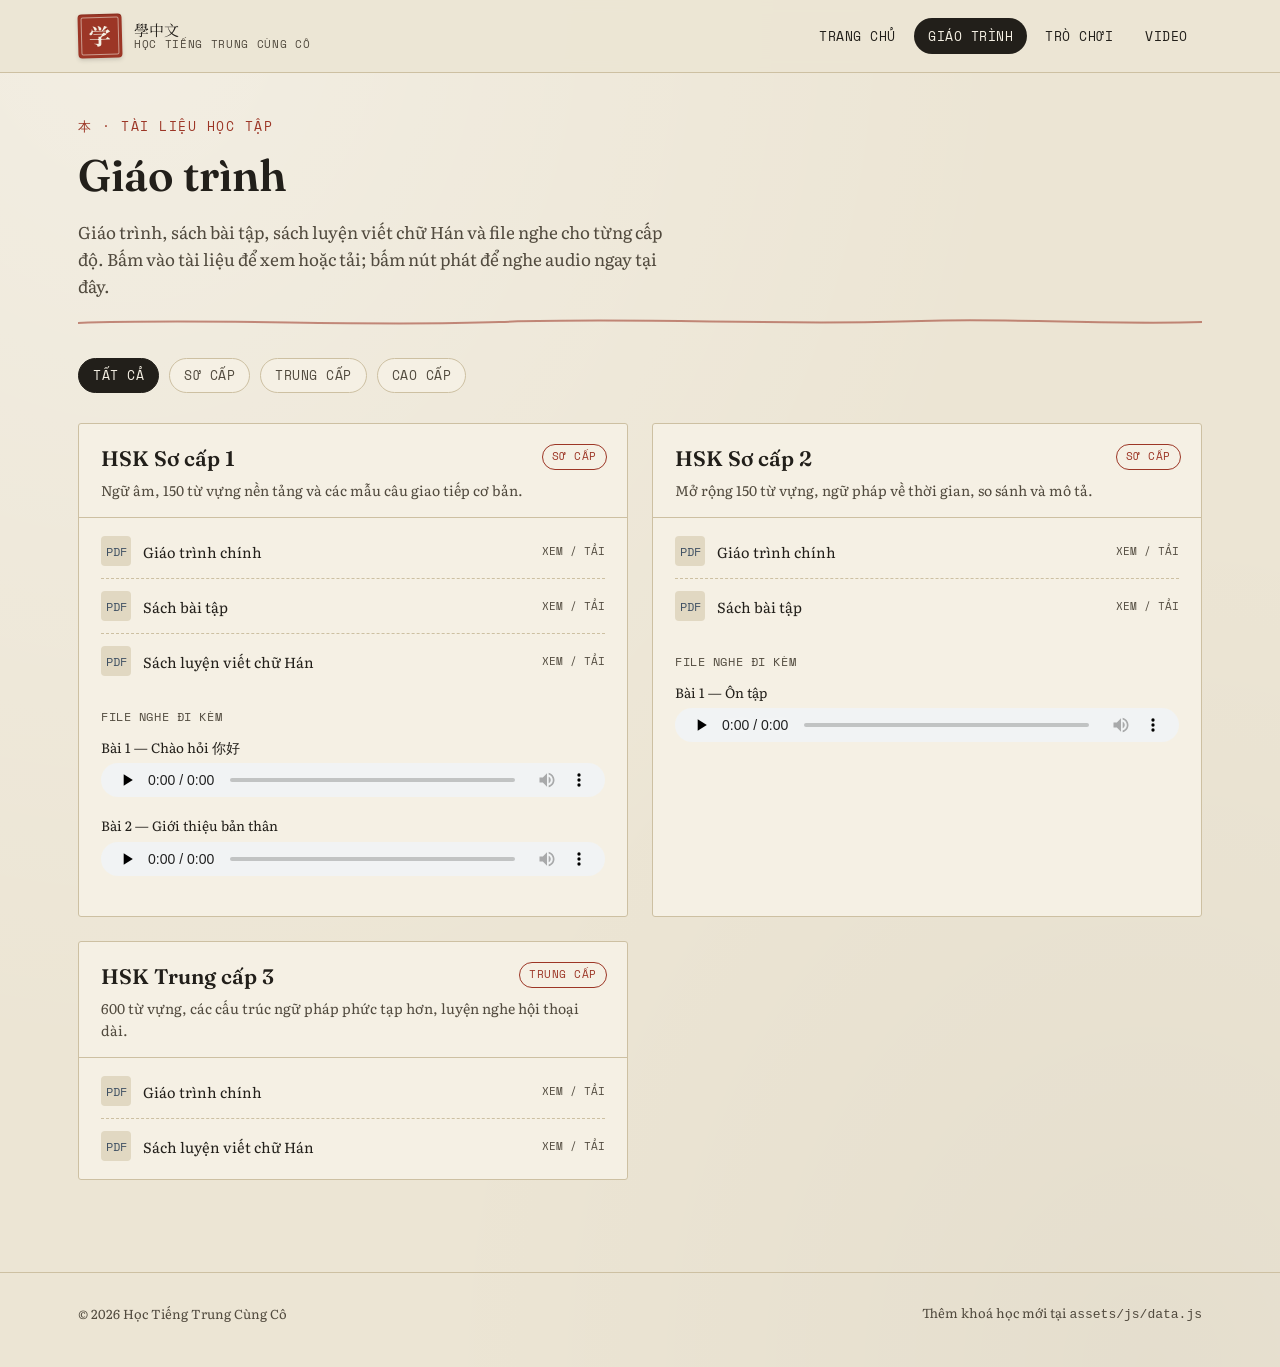
==== giao-trinh.html @ 9d3aa224 "Add files via upload" ====
<!DOCTYPE html>
<html lang="vi">
<head>
<meta charset="UTF-8">
<meta name="viewport" content="width=device-width, initial-scale=1.0">
<title>Giáo trình · 學中文</title>
<link rel="stylesheet" href="assets/css/style.css">
</head>
<body>

<header class="site-header">
  <div class="wrap">
    <a class="brand" href="index.html">
      <span class="seal-mark hanzi">学</span>
      <span class="brand-text"><span class="cn">學中文</span><span class="vn">Học tiếng Trung cùng Cô</span></span>
    </a>
    <button class="nav-toggle" aria-label="Mở menu">☰</button>
    <nav class="main-nav">
      <a href="index.html">Trang chủ</a>
      <a href="giao-trinh.html" class="active">Giáo trình</a>
      <a href="tro-choi.html">Trò chơi</a>
      <a href="video.html">Video</a>
    </nav>
  </div>
</header>

<main>
  <section class="page-head">
    <div class="wrap">
      <p class="eyebrow">本 · Tài liệu học tập</p>
      <h1>Giáo trình</h1>
      <p class="lede">Giáo trình, sách bài tập, sách luyện viết chữ Hán và file nghe cho từng cấp độ. Bấm vào tài liệu để xem hoặc tải; bấm nút phát để nghe audio ngay tại đây.</p>
      <div class="brush-rule"></div>
    </div>
  </section>

  <section style="padding-top:0">
    <div class="wrap">
      <div class="filter-row">
        <button class="chip active" data-filter="all">Tất cả</button>
        <button class="chip" data-filter="Sơ cấp">Sơ cấp</button>
        <button class="chip" data-filter="Trung cấp">Trung cấp</button>
        <button class="chip" data-filter="Cao cấp">Cao cấp</button>
      </div>
      <div class="course-grid" id="course-grid"></div>
    </div>
  </section>
</main>

<footer class="site-footer">
  <div class="wrap">
    <p>© <span id="year"></span> Học Tiếng Trung Cùng Cô</p>
    <p>Thêm khoá học mới tại <code>assets/js/data.js</code></p>
  </div>
</footer>

<script src="assets/js/data.js"></script>
<script src="assets/js/main.js"></script>
<script>document.getElementById("year").textContent = new Date().getFullYear();</script>
</body>
</html>
---- assets/css/style.css ----
/* ==========================================================================
   HỌC TIẾNG TRUNG CÙNG CÔ — Design tokens & core styles
   Palette: giấy dó ấm (paper), mực đen (ink), son triện (seal-red), lam chàm (indigo)
   ========================================================================== */

@import url('https://fonts.googleapis.com/css2?family=Fraunces:ital,opsz,wght@0,9..144,400;0,9..144,600;0,9..144,700;1,9..144,500&family=Literata:ital,wght@0,400;0,500;0,600;1,400&family=Noto+Serif+SC:wght@500;700&family=Space+Mono:wght@400;700&display=swap');

:root{
  /* --- color --- */
  --paper:        #ECE5D4;
  --paper-deep:   #E1D8C2;
  --ink:          #221F1A;
  --ink-soft:     #514A3E;
  --seal:         #9C3626;
  --seal-deep:    #7C2A1D;
  --indigo:       #3F5063;
  --gold:         #AD8A4E;
  --line:         #CDC0A2;
  --paper-card:   #F5F0E4;

  /* --- type --- */
  --font-display: 'Fraunces', serif;
  --font-hanzi:   'Noto Serif SC', serif;
  --font-body:    'Literata', serif;
  --font-mono:    'Space Mono', monospace;

  /* --- layout --- */
  --maxw: 1180px;
  --radius: 3px;
}

*, *::before, *::after{ box-sizing: border-box; }

@media (prefers-reduced-motion: reduce){
  *{ animation-duration: 0.001ms !important; animation-iteration-count: 1 !important; transition-duration: 0.001ms !important; }
}

html{ scroll-behavior: smooth; }

body{
  margin:0;
  background: var(--paper);
  background-image:
    radial-gradient(ellipse at 10% 0%, rgba(255,255,255,0.35), transparent 55%),
    radial-gradient(ellipse at 90% 100%, rgba(0,0,0,0.03), transparent 45%);
  color: var(--ink);
  font-family: var(--font-body);
  font-size: 17px;
  line-height: 1.6;
  -webkit-font-smoothing: antialiased;
}

a{ color: var(--seal); text-decoration: none; }
a:hover{ text-decoration: underline; }
a:focus-visible, button:focus-visible, [tabindex]:focus-visible{
  outline: 2px solid var(--indigo);
  outline-offset: 3px;
}

img{ max-width:100%; display:block; }

h1,h2,h3,h4{
  font-family: var(--font-display);
  color: var(--ink);
  margin: 0 0 .4em;
  line-height: 1.15;
  font-weight: 600;
}

.hanzi{ font-family: var(--font-hanzi); font-weight: 700; }

p{ margin: 0 0 1em; color: var(--ink-soft); }

.eyebrow{
  font-family: var(--font-mono);
  font-size: 12.5px;
  letter-spacing: .12em;
  text-transform: uppercase;
  color: var(--seal);
}

.wrap{
  max-width: var(--maxw);
  margin: 0 auto;
  padding: 0 28px;
}

/* --- brush divider (signature motif) --- */
.brush-rule{
  width: 100%;
  height: 14px;
  margin: 8px 0 0;
  display:block;
}
.brush-rule svg{ width:100%; height:100%; display:block; }

/* ==========================================================================
   Header / nav
   ========================================================================== */
.site-header{
  position: sticky; top:0; z-index: 40;
  background: rgba(236,229,212,0.92);
  backdrop-filter: blur(6px);
  border-bottom: 1px solid var(--line);
}
.site-header .wrap{
  display:flex; align-items:center; justify-content:space-between;
  padding-top: 14px; padding-bottom: 14px;
}
.brand{ display:flex; align-items:center; gap:12px; }
.brand:hover{ text-decoration:none; }
.seal-mark{
  width: 44px; height: 44px; flex:none;
  background: var(--seal);
  color: var(--paper-card);
  border-radius: 4px;
  display:flex; align-items:center; justify-content:center;
  font-family: var(--font-hanzi);
  font-size: 22px; font-weight: 700;
  box-shadow: 0 1px 0 rgba(0,0,0,0.15) inset, 0 2px 4px rgba(0,0,0,0.15);
  transform: rotate(-1.5deg);
  position: relative;
}
.seal-mark::after{
  content:"";
  position:absolute; inset:3px;
  border: 1px solid rgba(245,240,228,0.55);
  border-radius: 2px;
}
.brand-text{ display:flex; flex-direction:column; line-height:1.15; }
.brand-text .cn{ font-family: var(--font-hanzi); font-size: 15px; color: var(--ink); }
.brand-text .vn{ font-family: var(--font-mono); font-size: 11px; letter-spacing:.06em; color: var(--ink-soft); text-transform:uppercase; }

.main-nav{ display:flex; gap: 4px; align-items:center; }
.main-nav a{
  color: var(--ink);
  font-family: var(--font-mono);
  font-size: 13px;
  letter-spacing: .04em;
  text-transform: uppercase;
  padding: 8px 14px;
  border-radius: 999px;
  transition: background .15s ease, color .15s ease;
}
.main-nav a:hover{ background: var(--paper-deep); text-decoration:none; }
.main-nav a.active{ background: var(--ink); color: var(--paper-card); }

.nav-toggle{
  display:none;
  background:none; border:1px solid var(--line); border-radius: 6px;
  padding: 8px 10px; cursor:pointer; color:var(--ink);
}

@media (max-width: 860px){
  .nav-toggle{ display:block; }
  .main-nav{
    position:absolute; top: 100%; left:0; right:0;
    background: var(--paper-card);
    border-bottom: 1px solid var(--line);
    flex-direction:column; align-items:stretch;
    padding: 8px 20px 18px;
    display:none;
  }
  .main-nav.open{ display:flex; }
  .main-nav a{ padding: 12px 10px; }
}

/* ==========================================================================
   Hero
   ========================================================================== */
.hero{
  padding: 64px 0 40px;
  position: relative;
  overflow:hidden;
}
.hero-grid{
  display:grid;
  grid-template-columns: 1.15fr .85fr;
  gap: 48px;
  align-items:center;
}
@media (max-width: 860px){ .hero-grid{ grid-template-columns: 1fr; } }

.hero h1{
  font-size: clamp(34px, 5vw, 54px);
  margin-bottom: .3em;
}
.hero .lede{
  font-size: 18px;
  max-width: 46ch;
}
.hero-cta{ display:flex; gap:14px; margin-top: 22px; flex-wrap:wrap; }

.btn{
  display:inline-flex; align-items:center; gap:8px;
  font-family: var(--font-mono);
  font-size: 13px; letter-spacing:.04em; text-transform:uppercase;
  padding: 12px 20px;
  border-radius: 2px;
  border: 1px solid var(--ink);
  cursor:pointer;
  transition: transform .15s ease, box-shadow .15s ease;
}
.btn:hover{ text-decoration:none; transform: translateY(-1px); }
.btn-primary{ background: var(--seal); color: var(--paper-card); border-color: var(--seal); }
.btn-primary:hover{ background: var(--seal-deep); }
.btn-ghost{ background: transparent; color: var(--ink); }
.btn-ghost:hover{ background: var(--paper-deep); }

.hero-panel{
  background: var(--paper-card);
  border: 1px solid var(--line);
  border-radius: var(--radius);
  padding: 26px;
  position: relative;
}
.hero-panel::before{
  content:"教";
  position:absolute; top:-18px; right:16px;
  font-family: var(--font-hanzi);
  font-size: 90px; color: var(--seal);
  opacity: .08;
  pointer-events:none;
}
.hero-stat{ display:flex; justify-content:space-between; padding: 10px 0; border-bottom: 1px dashed var(--line); }
.hero-stat:last-child{ border-bottom:none; }
.hero-stat b{ font-family: var(--font-display); font-size: 22px; }
.hero-stat span{ font-family: var(--font-mono); font-size: 11.5px; text-transform:uppercase; letter-spacing:.05em; color: var(--ink-soft); }

/* ==========================================================================
   Sections shared
   ========================================================================== */
section{ padding: 52px 0; }
.section-head{ display:flex; align-items:flex-end; justify-content:space-between; gap: 20px; margin-bottom: 28px; flex-wrap:wrap; }
.section-head h2{ font-size: clamp(26px, 3.4vw, 34px); }

.pillar-grid{
  display:grid;
  grid-template-columns: repeat(3, 1fr);
  gap: 22px;
}
@media (max-width: 860px){ .pillar-grid{ grid-template-columns: 1fr; } }

.pillar-card{
  background: var(--paper-card);
  border: 1px solid var(--line);
  padding: 26px 24px 24px;
  border-radius: var(--radius);
  transition: transform .15s ease, box-shadow .15s ease, border-color .15s ease;
  display:flex; flex-direction:column; gap:10px;
}
.pillar-card:hover{ transform: translateY(-3px); box-shadow: 0 10px 24px rgba(34,31,26,0.1); border-color: var(--seal); text-decoration:none; }
.pillar-num{ font-family: var(--font-hanzi); font-size: 30px; color: var(--seal); }
.pillar-card h3{ font-size: 22px; margin-bottom:2px; }
.pillar-card p{ font-size: 14.5px; margin-bottom: 0; }

/* ==========================================================================
   Footer
   ========================================================================== */
.site-footer{
  border-top: 1px solid var(--line);
  padding: 30px 0 42px;
  margin-top: 40px;
}
.site-footer .wrap{
  display:flex; justify-content:space-between; align-items:center; flex-wrap:wrap; gap:12px;
}
.site-footer p{ margin:0; font-size: 13px; color: var(--ink-soft); }

/* ==========================================================================
   Page header (inner pages)
   ========================================================================== */
.page-head{ padding: 44px 0 28px; }
.page-head h1{ font-size: clamp(30px, 4.4vw, 44px); }
.page-head .lede{ max-width: 60ch; }

/* ==========================================================================
   Giáo trình (curriculum)
   ========================================================================== */
.filter-row{ display:flex; gap:10px; flex-wrap:wrap; margin-bottom: 30px; }
.chip{
  font-family: var(--font-mono); font-size: 12.5px; text-transform:uppercase; letter-spacing:.04em;
  border: 1px solid var(--line); background: var(--paper-card); color: var(--ink-soft);
  padding: 7px 14px; border-radius: 999px; cursor:pointer;
}
.chip.active{ background: var(--ink); color: var(--paper-card); border-color: var(--ink); }

.course-grid{ display:grid; grid-template-columns: repeat(2, 1fr); gap: 24px; }
@media (max-width: 780px){ .course-grid{ grid-template-columns: 1fr; } }

.course-card{
  background: var(--paper-card);
  border: 1px solid var(--line);
  border-radius: var(--radius);
  overflow:hidden;
}
.course-top{ padding: 22px 22px 16px; border-bottom: 1px solid var(--line); position:relative; }
.course-level{
  position:absolute; top:20px; right:20px;
  font-family: var(--font-mono); font-size: 11px; letter-spacing:.05em; text-transform:uppercase;
  color: var(--seal); border:1px solid var(--seal); padding: 3px 9px; border-radius: 999px;
}
.course-top h3{ font-size: 21px; padding-right: 90px; }
.course-top p{ font-size: 14px; margin-bottom:0; }

.material-list{ list-style:none; margin:0; padding: 6px 22px; }
.material-list li{ border-bottom: 1px dashed var(--line); }
.material-list li:last-child{ border-bottom:none; }
.material-link{
  display:flex; align-items:center; gap:12px; padding: 12px 0;
  color: var(--ink); font-size: 14.5px;
}
.material-link:hover{ color: var(--seal); text-decoration:none; }
.material-icon{
  width: 30px; height:30px; flex:none; border-radius:4px;
  background: var(--paper-deep); display:flex; align-items:center; justify-content:center;
  font-family: var(--font-mono); font-size: 12px; color: var(--indigo);
}
.material-link .fname{ flex:1; }
.material-link .ftag{ font-family: var(--font-mono); font-size: 10.5px; color: var(--ink-soft); text-transform:uppercase; }

.audio-block{ padding: 14px 22px 22px; }
.audio-block .audio-title{ font-family: var(--font-mono); font-size: 11.5px; text-transform:uppercase; letter-spacing:.05em; color:var(--ink-soft); margin-bottom:10px; }
.audio-item{ margin-bottom: 12px; }
.audio-item .audio-name{ font-size: 13.5px; margin-bottom:5px; color: var(--ink); }
.audio-item audio{ width:100%; height:34px; }

.empty-note{
  background: var(--paper-card); border: 1px dashed var(--line); border-radius: var(--radius);
  padding: 18px 20px; font-size: 13.5px; color: var(--ink-soft); font-family: var(--font-mono);
}

/* ==========================================================================
   Trò chơi (games)
   ========================================================================== */
.game-grid{ display:grid; grid-template-columns: repeat(3, 1fr); gap: 22px; }
@media (max-width: 960px){ .game-grid{ grid-template-columns: repeat(2, 1fr); } }
@media (max-width: 620px){ .game-grid{ grid-template-columns: 1fr; } }

.game-card{
  background: var(--paper-card); border: 1px solid var(--line); border-radius: var(--radius);
  overflow:hidden; cursor:pointer; text-align:left; padding:0; font: inherit; color: inherit;
  display:flex; flex-direction:column; width:100%;
  transition: transform .15s ease, box-shadow .15s ease;
}
.game-card:hover{ transform: translateY(-3px); box-shadow: 0 10px 24px rgba(34,31,26,0.1); }
.game-thumb{
  aspect-ratio: 16/10; background: linear-gradient(135deg, var(--indigo), #29323d);
  display:flex; align-items:center; justify-content:center; color: var(--paper-card);
  font-family: var(--font-hanzi); font-size: 44px;
}
.game-body{ padding: 16px 18px 18px; }
.game-body h3{ font-size: 17px; margin-bottom:6px; }
.game-body p{ font-size: 13.5px; margin-bottom:0; }
.game-tag{ display:inline-block; margin-top:10px; font-family: var(--font-mono); font-size: 10.5px; text-transform:uppercase; letter-spacing:.05em; color: var(--seal); }

/* ==========================================================================
   Video
   ========================================================================== */
.topic-tabs{ display:flex; gap:8px; flex-wrap:wrap; margin-bottom: 26px; }
.video-grid{ display:grid; grid-template-columns: repeat(3, 1fr); gap: 20px; }
@media (max-width: 960px){ .video-grid{ grid-template-columns: repeat(2, 1fr); } }
@media (max-width: 620px){ .video-grid{ grid-template-columns: 1fr; } }

.video-card{
  background: var(--paper-card); border: 1px solid var(--line); border-radius: var(--radius);
  overflow:hidden; cursor:pointer; text-align:left; padding:0; font:inherit; color:inherit; width:100%;
  transition: transform .15s ease, box-shadow .15s ease;
}
.video-card:hover{ transform: translateY(-3px); box-shadow: 0 10px 24px rgba(34,31,26,0.1); }
.video-thumb{
  aspect-ratio: 16/9; position:relative; background: #111 center/cover no-repeat;
}
.video-thumb .play{
  position:absolute; inset:0; display:flex; align-items:center; justify-content:center;
}
.video-thumb .play span{
  width:52px; height:52px; border-radius:50%; background: rgba(156,54,38,0.9);
  color:#fff; display:flex; align-items:center; justify-content:center; font-size:18px;
}
.video-platform{
  position:absolute; top:10px; left:10px; background: rgba(34,31,26,0.75); color:#fff;
  font-family: var(--font-mono); font-size: 10px; text-transform:uppercase; letter-spacing:.05em;
  padding: 3px 8px; border-radius: 999px;
}
.video-body{ padding: 14px 16px 16px; }
.video-body h3{ font-size: 15.5px; margin-bottom:0; }

/* modal (video + game player) */
.modal-overlay{
  position:fixed; inset:0; background: rgba(20,18,14,0.82);
  display:none; align-items:center; justify-content:center; z-index: 100; padding: 24px;
}
.modal-overlay.open{ display:flex; }
.modal-box{
  background:#000; width:min(920px, 100%); border-radius: 6px; overflow:hidden; position:relative;
  box-shadow: 0 30px 80px rgba(0,0,0,0.5);
}
.modal-box.game-box{ background: var(--paper-card); }
.modal-frame-wrap{ position:relative; width:100%; aspect-ratio:16/9; background:#000; }
.modal-frame-wrap.game{ aspect-ratio: 4/3; background: var(--paper-card); }
.modal-frame-wrap iframe{ position:absolute; inset:0; width:100%; height:100%; border:0; }
.modal-close{
  position:absolute; top:-42px; right:0; background:none; border:1px solid rgba(245,240,228,0.5);
  color:#F5F0E4; width:34px; height:34px; border-radius:50%; cursor:pointer; font-size:16px;
  display:flex; align-items:center; justify-content:center;
}
.modal-title{ color:#F5F0E4; font-family: var(--font-mono); font-size:12.5px; padding: 10px 4px 0; }

.tiktok-embed-holder{ max-height: 78vh; overflow:auto; background:#111; padding: 20px; display:flex; justify-content:center; }
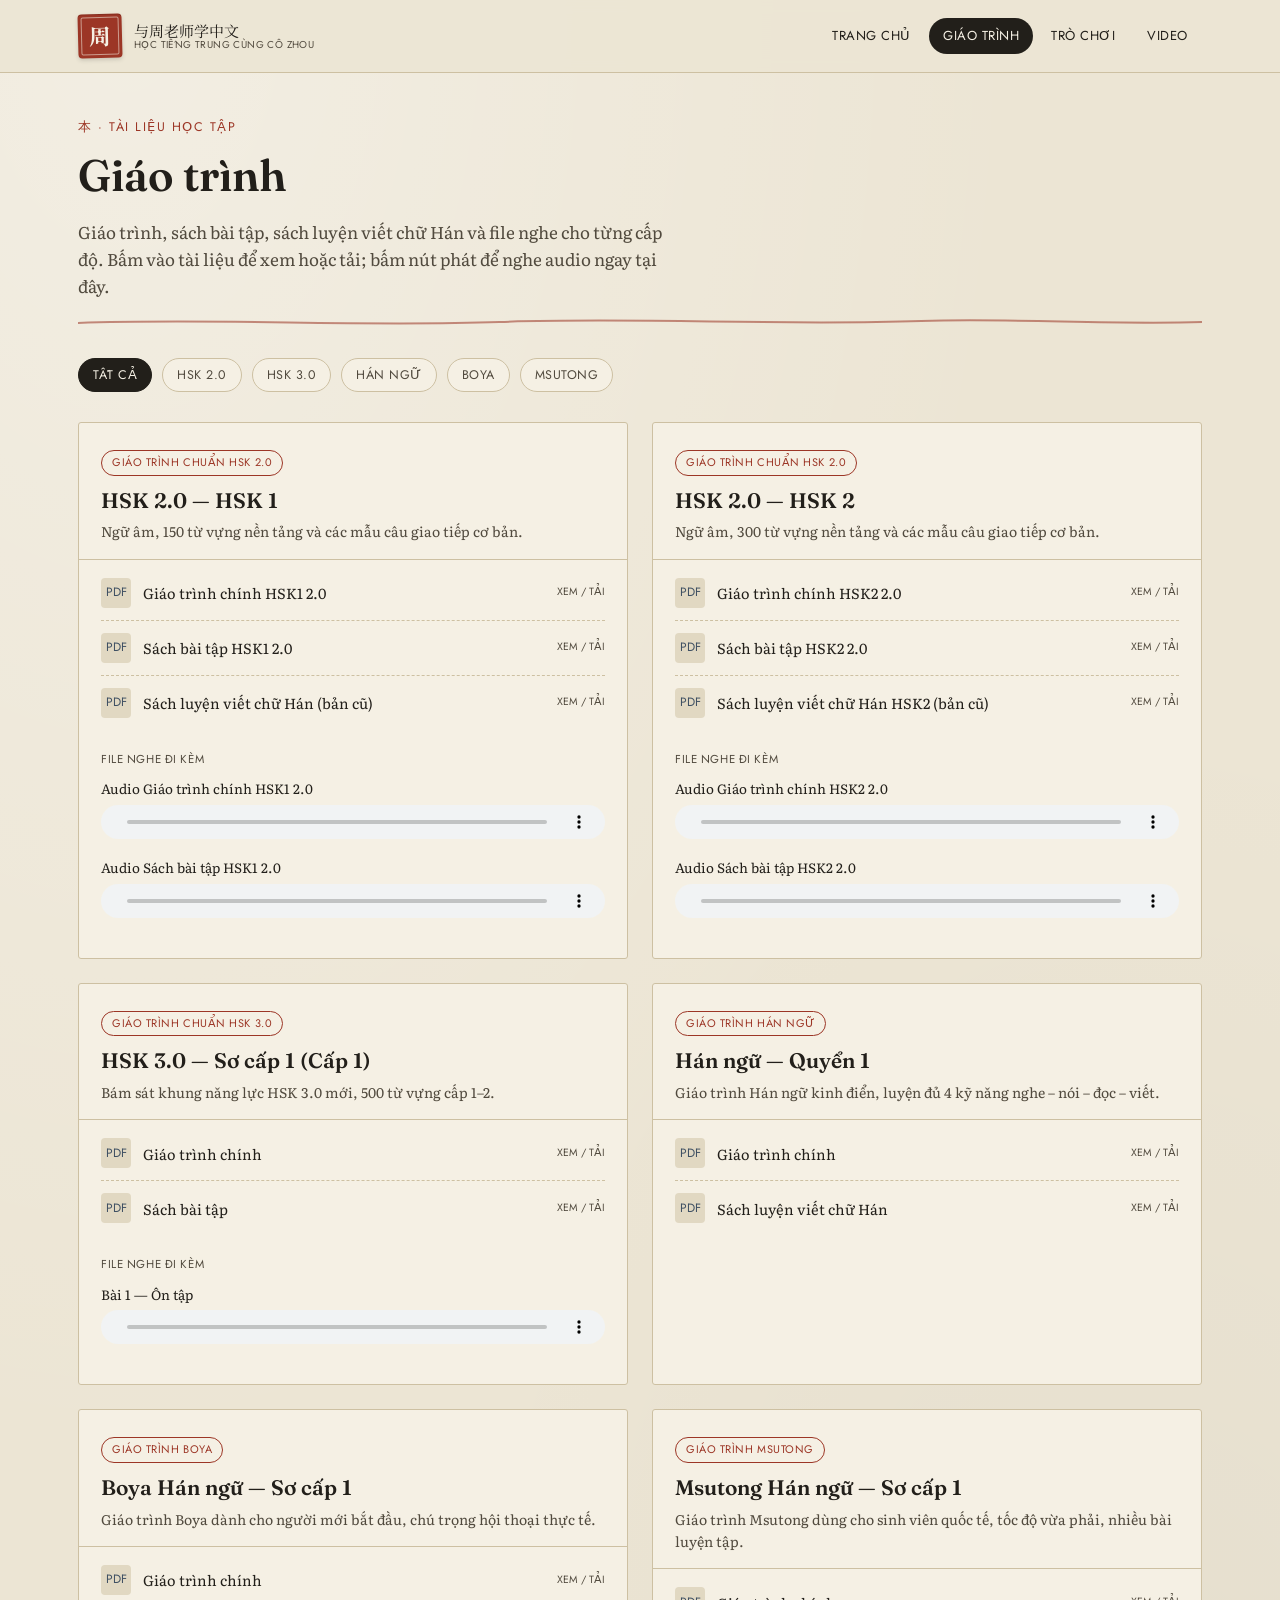
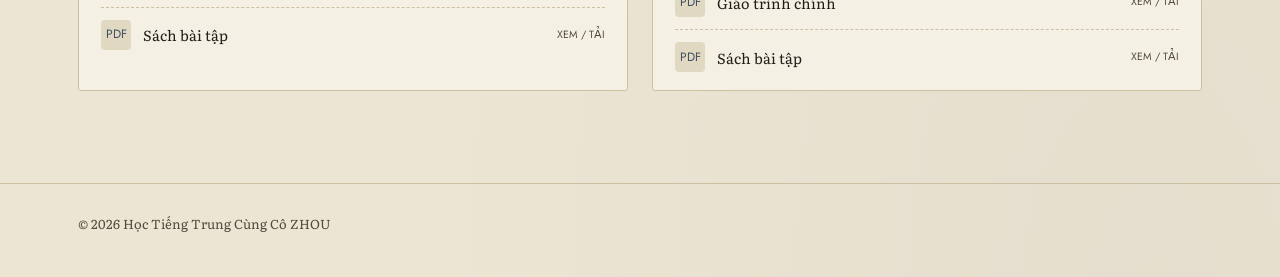
==== commit 051c3574: "Update giao-trinh.html thêm nút lọc cấp 2" ====
--- a/giao-trinh.html
+++ b/giao-trinh.html
@@ -3,7 +3,7 @@
 <head>
 <meta charset="UTF-8">
 <meta name="viewport" content="width=device-width, initial-scale=1.0">
-<title>Giáo trình · 學中文</title>
+<title>Giáo trình · 与周老师学中文</title>
 <link rel="stylesheet" href="assets/css/style.css">
 </head>
 <body>
@@ -11,8 +11,8 @@
 <header class="site-header">
   <div class="wrap">
     <a class="brand" href="index.html">
-      <span class="seal-mark hanzi">学</span>
-      <span class="brand-text"><span class="cn">學中文</span><span class="vn">Học tiếng Trung cùng Cô</span></span>
+      <span class="seal-mark hanzi">周</span>
+      <span class="brand-text"><span class="cn">与周老师学中文</span><span class="vn">HỌC TIẾNG TRUNG CÙNG CÔ ZHOU</span></span>
     </a>
     <button class="nav-toggle" aria-label="Mở menu">☰</button>
     <nav class="main-nav">
@@ -34,23 +34,38 @@
     </div>
   </section>
 
-  <section style="padding-top:0">
-    <div class="wrap">
-      <div class="filter-row">
-        <button class="chip active" data-filter="all">Tất cả</button>
-        <button class="chip" data-filter="Sơ cấp">Sơ cấp</button>
-        <button class="chip" data-filter="Trung cấp">Trung cấp</button>
-        <button class="chip" data-filter="Cao cấp">Cao cấp</button>
-      </div>
-      <div class="course-grid" id="course-grid"></div>
+<section style="padding-top:0">
+  <div class="wrap">
+    <!-- Filter cấp 1 -->
+    <div class="filter-row">
+      <button class="chip active" data-filter="all">Tất cả</button>
+      <button class="chip" data-filter="Giáo trình chuẩn HSK 2.0" data-has-sub="true">HSK 2.0</button>
+      <button class="chip" data-filter="Giáo trình chuẩn HSK 3.0">HSK 3.0</button>
+      <button class="chip" data-filter="Giáo trình Hán ngữ">Hán ngữ</button>
+      <button class="chip" data-filter="Giáo trình Boya">Boya</button>
+      <button class="chip" data-filter="Giáo trình Msutong">Msutong</button>
     </div>
-  </section>
-</main>
+    
+    <!-- 👇 THÊM: Filter cấp 2 (sub-filter) -->
+    <div class="sub-filter-row" id="sub-filter-hsk20" style="display: none; margin-top: 12px;">
+      <button class="chip sub-chip" data-filter="Giáo trình chuẩn HSK1 2.0">HSK 1</button>
+      <button class="chip sub-chip" data-filter="Giáo trình chuẩn HSK2 2.0">HSK 2</button>
+      <button class="chip sub-chip" data-filter="Giáo trình chuẩn HSK3 2.0">HSK 3</button>
+      <button class="chip sub-chip" data-filter="Giáo trình chuẩn HSK4 hạ 2.0">HSK 4 Hạ</button>
+      <button class="chip sub-chip" data-filter="Giáo trình chuẩn HSK4 thượng 2.0">HSK 4 Thượng</button>
+      <button class="chip sub-chip" data-filter="Giáo trình chuẩn HSK5 hạ 2.0">HSK 5 Hạ</button>
+      <button class="chip sub-chip" data-filter="Giáo trình chuẩn HSK5 thượng 2.0">HSK 5 Thượng</button>
+      <button class="chip sub-chip" data-filter="Giáo trình chuẩn HSK6 hạ 2.0">HSK 6 Hạ</button>
+      <button class="chip sub-chip" data-filter="Giáo trình chuẩn HSK6 thượng 2.0">HSK 6 Thượng</button>
+    </div>
+    
+    <div class="course-grid" id="course-grid"></div>
+  </div>
+</section>
 
 <footer class="site-footer">
   <div class="wrap">
-    <p>© <span id="year"></span> Học Tiếng Trung Cùng Cô</p>
-    <p>Thêm khoá học mới tại <code>assets/js/data.js</code></p>
+    <p>© <span id="year"></span> Học Tiếng Trung Cùng Cô ZHOU</p>
   </div>
 </footer>
 
--- a/assets/css/style.css
+++ b/assets/css/style.css
@@ -3,7 +3,7 @@
    Palette: giấy dó ấm (paper), mực đen (ink), son triện (seal-red), lam chàm (indigo)
    ========================================================================== */
 
-@import url('https://fonts.googleapis.com/css2?family=Fraunces:ital,opsz,wght@0,9..144,400;0,9..144,600;0,9..144,700;1,9..144,500&family=Literata:ital,wght@0,400;0,500;0,600;1,400&family=Noto+Serif+SC:wght@500;700&family=Space+Mono:wght@400;700&display=swap');
+@import url('https://fonts.googleapis.com/css2?family=Fraunces:ital,opsz,wght@0,9..144,400;0,9..144,600;0,9..144,700;1,9..144,500&family=Literata:ital,wght@0,400;0,500;0,600;1,400&family=Noto+Serif+SC:wght@500;700&family=Jost:wght@400;500;600&display=swap');
 
 :root{
   /* --- color --- */
@@ -22,7 +22,7 @@
   --font-display: 'Fraunces', serif;
   --font-hanzi:   'Noto Serif SC', serif;
   --font-body:    'Literata', serif;
-  --font-mono:    'Space Mono', monospace;
+  --font-mono:    'Jost', sans-serif;
 
   /* --- layout --- */
   --maxw: 1180px;
@@ -129,7 +129,7 @@
 }
 .brand-text{ display:flex; flex-direction:column; line-height:1.15; }
 .brand-text .cn{ font-family: var(--font-hanzi); font-size: 15px; color: var(--ink); }
-.brand-text .vn{ font-family: var(--font-mono); font-size: 11px; letter-spacing:.06em; color: var(--ink-soft); text-transform:uppercase; }
+.brand-text .vn{ font-family: var(--font-mono); font-size: 10px; letter-spacing:.04em; color: var(--ink-soft); text-transform:uppercase; max-width: 200px; }
 
 .main-nav{ display:flex; gap: 4px; align-items:center; }
 .main-nav a{
@@ -296,11 +296,12 @@
 }
 .course-top{ padding: 22px 22px 16px; border-bottom: 1px solid var(--line); position:relative; }
 .course-level{
-  position:absolute; top:20px; right:20px;
+  display:inline-block;
   font-family: var(--font-mono); font-size: 11px; letter-spacing:.05em; text-transform:uppercase;
-  color: var(--seal); border:1px solid var(--seal); padding: 3px 9px; border-radius: 999px;
-}
-.course-top h3{ font-size: 21px; padding-right: 90px; }
+  color: var(--seal); border:1px solid var(--seal); padding: 3px 10px; border-radius: 999px;
+  margin-bottom: 12px;
+}
+.course-top h3{ font-size: 21px; }
 .course-top p{ font-size: 14px; margin-bottom:0; }
 
 .material-list{ list-style:none; margin:0; padding: 6px 22px; }
